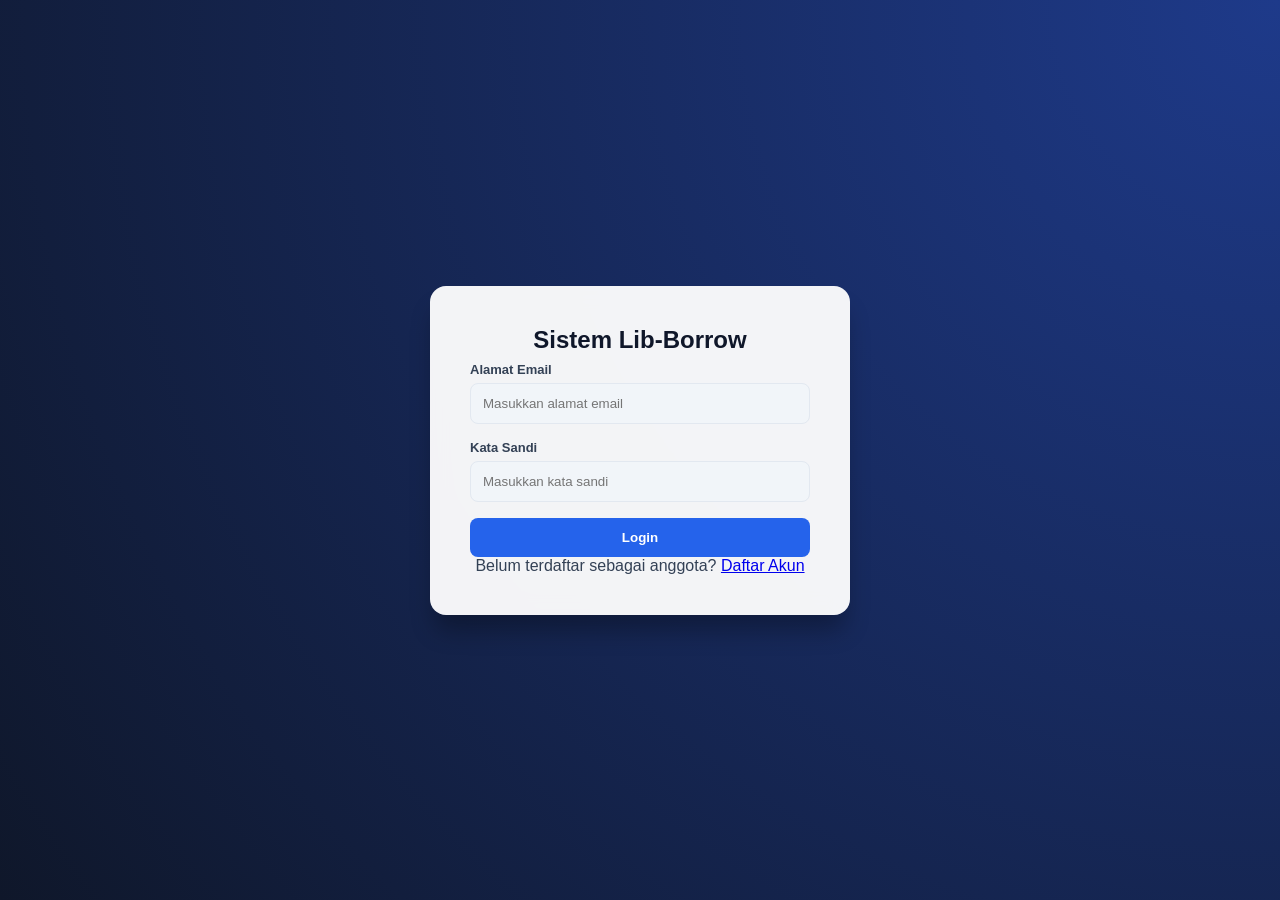
==== frontend/anggota.html @ 5eff5111 "Fix HTML encoding issues in anggota.html" ====
<!DOCTYPE html>
<html lang="id">
<head>
    <meta charset="UTF-8">
    <link rel="stylesheet" href="assets/css/style.css">
    <style>
        /* Desain Tambahan untuk Tombol Kontrol & Modal Form Manajemen Anggota */
        .admin-action-btn { margin-bottom: 15px; padding: 8px 16px; background: #3b82f6; color: white; border: none; border-radius: 6px; font-weight: 600; cursor: pointer; }
        .btn-edit { background: #eab308; color: white; border: none; padding: 6px 10px; border-radius: 4px; cursor: pointer; margin-right: 4px; font-weight: bold; }
        .btn-delete { background: #ef4444; color: white; border: none; padding: 6px 10px; border-radius: 4px; cursor: pointer; font-weight: bold; }
        
        /* Gaya Tampilan Modal Popup */
        .modal-crud { display: none; position: fixed; top:0; left:0; width:100%; height:100%; background:rgba(0,0,0,0.5); justify-content:center; align-items:center; z-index: 1000; }
        
        .modal-body { 
            background: white; 
            padding: 24px; 
            border-radius: 8px; 
            width: 90%;             /* Agar responsif di layar HP/lewat browser kecil */
            max-width: 460px;       /* 👈 SISI LEBAR: Ubah angka ini (misal dari 400px ke 460px) untuk melebarkan form */
            
            /* 👇 SISI TINGGI & ANTISIPASI OVERFLOW SCREEN */
            max-height: 85vh;       /* Batasi tinggi modal maksimal 85% dari tinggi layar browser */
            overflow-y: auto;       /* 👈 Otomatis memunculkan scrollbar vertikal yang rapi jika form melampaui batas layar */
            
            box-shadow: 0 4px 6px -1px rgba(0,0,0,0.1); 
        }

        .form-group { margin-bottom: 16px; }
        .form-group label { display:block; font-size:12px; margin-bottom:4px; font-weight:600; color: #475569;}
        .form-group input, .form-group select { width:100%; padding:8px; border:1px solid #cbd5e1; border-radius:4px; box-sizing: border-box; }
        .modal-actions { display:flex; justify-content:flex-end; gap:8px; margin-top:16px; }
    </style>
    <script>
        // Double Protection: Jika diakses langsung secara paksa tanpa role Admin
        if (localStorage.getItem("user_role") !== "Admin") {
            window.stop(); 
            document.innerHTML = "";
            window.location.href = "login.html"; 
        }
    </script>
</head>
<body>

    <button class="admin-action-btn" onclick="bukaModalAnggota()">+ Tambah Anggota Baru</button>

    <div class="table-responsive">
        <table>
            <thead>
                <tr>
                    <th>ID User</th>
                    <th>Nama Lengkap</th>
                    <th>Alamat Email</th>
                    <th>Username</th>
                    <th>Role</th>
                    <th>Status Akun</th>
                    <th>No. Anggota</th>
                    <th style="text-align: center; width: 150px;">Aksi</th>
                </tr>
            </thead>
            <tbody id="anggota-list"></tbody>
        </table>
    </div>

    <div id="modalAnggota" class="modal-crud">
        <div class="modal-body">
            <h3 id="modalTitle" style="margin-top:0; margin-bottom:16px;">Tambah Anggota</h3>
            <input type="hidden" id="userIdForm">
            
            <div class="form-group">
                <label>Nama Lengkap</label>
                <input type="text" id="namaLengkap" required>
            </div>
            <div class="form-group">
                <label>Alamat Email</label>
                <input type="email" id="email" required>
            </div>
            <div class="form-group">
                <label>Username</label>
                <input type="text" id="username" required>
            </div>
            <div class="form-group">
                <label>Role Otoritas</label>
                <select id="role">
                    <option value="Anggota">Anggota</option>
                    <option value="Admin">Admin</option>
                </select>
            </div>
            <div class="form-group">
                <label>No. Anggota (Isi '-' jika Admin)</label>
                <input type="text" id="noAnggota" placeholder="Kosongkan Saja">
            </div>
            
            <div class="form-group" id="passwordFormGroup">
                <label>Kata Sandi Awal</label>
                <input type="password" id="password" placeholder="Masukkan password awal">
            </div>
            
            <div class="modal-actions">
                <button onclick="tutupModalAnggota()" style="padding:6px 12px; background:#64748b; color:white; border:none; border-radius:4px; cursor:pointer;">Batal</button>
                <button onclick="simpanAnggota()" style="padding:6px 12px; background:#3b82f6; color:white; border:none; border-radius:4px; cursor:pointer;">Simpan Data</button>
            </div>
        </div>
    </div>

    <script>
        document.addEventListener("DOMContentLoaded", loadAnggota);

        async function loadAnggota() {
            const tbody = document.getElementById("anggota-list");
            try {
                const response = await fetch("https://other-paste-covering-satisfy.trycloudflare.com/api/users");
                const daftarAnggota = await response.json();

                tbody.innerHTML = "";

                if (daftarAnggota.length === 0) {
                    tbody.innerHTML = `<tr><td colspan="7" style="text-align:center;">Tidak ada data anggota perpustakaan.</td></tr>`;
                    return;
                }

                daftarAnggota.forEach(member => {
                    const row = document.createElement("tr");
                    
                    const badgeRole = member.role === "Admin" 
                        ? `<span class="badge badge-danger">Admin</span>`
                        : `<span class="badge badge-primary">Anggota</span>`;

                    const nomorAnggota = member.noAnggota ? member.noAnggota : '-';
                    const namaUser = member.namaLengkap ? member.namaLengkap : '-';

                    const namaEscaped = namaUser.replace(/'/g, "\\'");
                    const usernameEscaped = member.username ? member.username.replace(/'/g, "\\'") : '';

                    const tombolAksi = `
                        <button class="btn-edit" onclick="editAnggota(${member.id}, '${namaEscaped}', '${usernameEscaped}', '${member.email}', '${member.role}', '${nomorAnggota}')">Edit</button>
                        <button class="btn-delete" onclick="hapusAnggota(${member.id})">Hapus</button>
                    `;

                    row.innerHTML = `
                        <td>${member.id}</td>
                        <td><strong>${namaUser}</strong></td>
                        <td><code>${member.username || '-'}</code></td>
                        <td>${member.email}</td>
                        <td>${badgeRole}</td>
                        <td><span class="badge badge-success">Aktif</span></td>
                        <td>${nomorAnggota}</td>
                        <td style="text-align: center;">${tombolAksi}</td>
                    `;
                    tbody.appendChild(row);
                });
            } catch (error) {
                console.error("Gagal memuat data anggota:", error);
                tbody.innerHTML = `<tr><td colspan="7" style="text-align:center; color:red;">Gagal mengambil data dari server.</td></tr>`;
            }
        }

        /* ==================== LOGIKA OPERASI CRUD ANGGOTA ==================== */

        function bukaModalAnggota() {
            document.getElementById("modalTitle").innerText = "Tambah Anggota Baru";
            document.getElementById("userIdForm").value = "";
            document.getElementById("namaLengkap").value = "";
            document.getElementById("username").value = "";
            document.getElementById("email").value = "";
            document.getElementById("role").value = "Anggota";
            document.getElementById("noAnggota").value = "";
            
            // 👈 PERBAIKAN 2: Tampilkan field password dan buat wajib diisi (required) saat tambah baru
            document.getElementById("passwordFormGroup").style.display = "block";
            document.getElementById("password").value = "";
            document.getElementById("password").required = true;

            document.getElementById("modalAnggota").style.display = "flex";
        }

        function tutupModalAnggota() {
            document.getElementById("modalAnggota").style.display = "none";
        }

        function editAnggota(id, nama, email, role, noAnggota) {
            document.getElementById("modalTitle").innerText = "Edit Data Anggota";
            document.getElementById("userIdForm").value = id;
            document.getElementById("namaLengkap").value = nama;
            document.getElementById("username").value = username;
            document.getElementById("email").value = email;
            document.getElementById("role").value = role;
            document.getElementById("noAnggota").value = noAnggota === '-' ? '' : noAnggota;
            
            // 👈 PERBAIKAN 3: Sembunyikan field password saat edit data anggota lama
            document.getElementById("passwordFormGroup").style.display = "none";
            document.getElementById("password").value = "";
            document.getElementById("password").required = false;

            document.getElementById("modalAnggota").style.display = "flex";
        }

        async function simpanAnggota() {
            const id = document.getElementById("userIdForm").value;
            const passwordValue = document.getElementById("password").value;

            // Validasi client-side: Jika tambah baru, password tidak boleh kosong
            if (!id && !passwordValue) {
                alert("Kata sandi awal wajib diisi untuk anggota baru!");
                return;
            }

            const payload = {
                namaLengkap: document.getElementById("namaLengkap").value,
                username: document.getElementById("username").value,
                email: document.getElementById("email").value,
                role: document.getElementById("role").value,
                noAnggota: document.getElementById("noAnggota").value
            };

            // 👈 PERBAIKAN 4: Masukkan password ke payload HANYA jika ini pendaftaran baru (POST)
            if (!id) { 
                payload.password = passwordValue; 
            } else { 
                payload.id = parseInt(id); 
            }

            const url = id ? `https://other-paste-covering-satisfy.trycloudflare.com/api/users/${id}` : 'https://other-paste-covering-satisfy.trycloudflare.com/api/users/register';
            const method = id ? 'PUT' : 'POST';

            try {
                const response = await fetch(url, {
                    method: method,
                    headers: { 'Content-Type': 'application/json' },
                    body: JSON.stringify(payload)
                });

                if (response.ok) {
                    tutupModalAnggota();
                    loadAnggota();
                } else {
                    alert("Gagal menyimpan data anggota perpustakaan. Periksa log server.");
                }
            } catch (err) {
                console.error("Terjadi kesalahan sistem:", err);
            }
        }

        async function hapusAnggota(id) {
            if (confirm("Apakah Anda yakin ingin menghapus hak akses anggota ini?")) {
                try {
                    const response = await fetch(`https://other-paste-covering-satisfy.trycloudflare.com/api/users/${id}`, {
                        method: 'DELETE'
                    });

                    if (response.ok) {
                        loadAnggota();
                    } else {
                        alert("Gagal menghapus data anggota.");
                    }
                } catch (err) {
                    console.error(err);
                }
            }
        }
    </script>
</body>
</html>
---- frontend/assets/css/style.css ----
/* style.css */
* {
    margin: 0;
    padding: 0;
    box-sizing: border-box;
    font-family: 'Inter', -apple-system, BlinkMacSystemFont, sans-serif;
}

:root {
    --bg-app: #f8fafc;
    --bg-card: #ffffff;
    --primary: #2563eb;
    --primary-hover: #1d4ed8;
    --primary-light: #eff6ff;
    --dark-slate: #0f172a;
    --text-main: #334155;
    --text-muted: #64748b;
    --border: #e2e8f0;
    --danger: #ef4444;
    --danger-hover: #dc2626;
    --success: #10b981;
}

body {
    background-color: var(--bg-app);
    color: var(--text-main);
    padding: 20px;
}

/* Table Design */
.table-responsive {
    width: 100%;
    overflow-x: auto;
    background: var(--bg-card);
    border-radius: 12px;
    border: 1px solid var(--border);
    box-shadow: 0 1px 3px rgba(0,0,0,0.05);
    padding: 16px;
}

table {
    width: 100%;
    border-collapse: separate;
    border-spacing: 0;
}

th {
    background-color: #f8fafc;
    color: var(--text-muted);
    font-weight: 600;
    font-size: 13px;
    padding: 14px 16px;
    text-align: left;
    border-bottom: 1px solid var(--border);
}

td {
    padding: 14px 16px;
    font-size: 14px;
    color: var(--text-main);
    border-bottom: 1px solid var(--border);
}

tr:last-child td {
    border-bottom: none;
}

tr:hover td {
    background-color: #f8fafc;
}

/* Badges */
.badge {
    display: inline-block;
    padding: 4px 8px;
    border-radius: 6px;
    font-size: 12px;
    font-weight: 600;
}
.badge-success { background-color: #d1fae5; color: #059669; }
.badge-warning { background-color: #fef3c7; color: #d97706; }
.badge-danger { background-color: #fee2e2; color: #ef4444; }

/* Notification Box */
.notif-box {
    background: var(--bg-card);
    border: 2px dashed var(--border);
    padding: 40px 20px;
    border-radius: 12px;
    color: var(--text-muted);
    text-align: center;
}
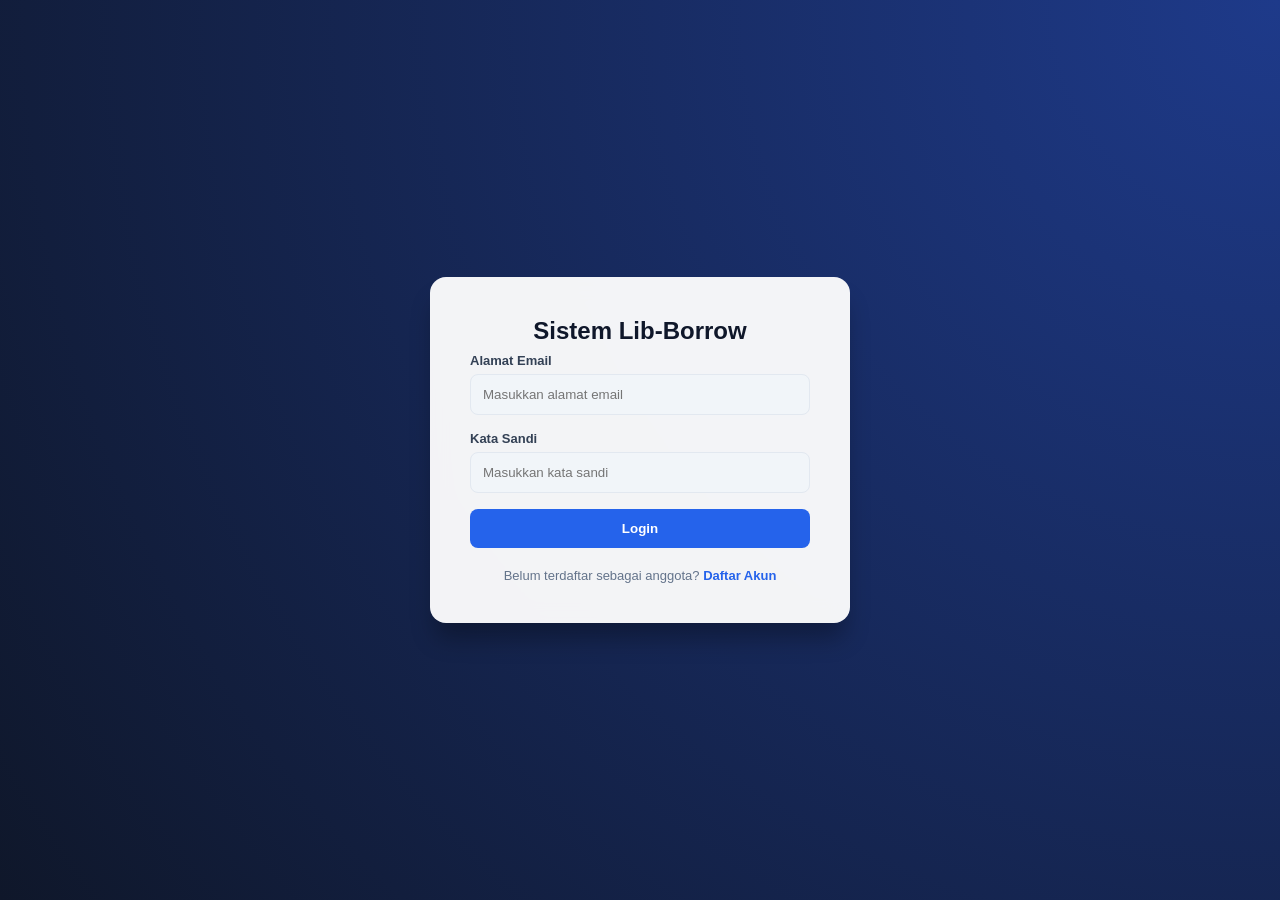
==== commit 336e9402: "Fix HTML encoding issues in anggota.html" ====
--- a/frontend/anggota.html
+++ b/frontend/anggota.html
@@ -109,7 +109,7 @@
         async function loadAnggota() {
             const tbody = document.getElementById("anggota-list");
             try {
-                const response = await fetch("https://other-paste-covering-satisfy.trycloudflare.com/api/users");
+                const response = await fetch("https://currencies-basic-ian-interventions.trycloudflare.com/api/users");
                 const daftarAnggota = await response.json();
 
                 tbody.innerHTML = "";
@@ -220,7 +220,7 @@
                 payload.id = parseInt(id); 
             }
 
-            const url = id ? `https://other-paste-covering-satisfy.trycloudflare.com/api/users/${id}` : 'https://other-paste-covering-satisfy.trycloudflare.com/api/users/register';
+            const url = id ? `https://currencies-basic-ian-interventions.trycloudflare.com/api/users/${id}` : 'https://other-paste-covering-satisfy.trycloudflare.com/api/users/register';
             const method = id ? 'PUT' : 'POST';
 
             try {
@@ -244,7 +244,7 @@
         async function hapusAnggota(id) {
             if (confirm("Apakah Anda yakin ingin menghapus hak akses anggota ini?")) {
                 try {
-                    const response = await fetch(`https://other-paste-covering-satisfy.trycloudflare.com/api/users/${id}`, {
+                    const response = await fetch(`https://currencies-basic-ian-interventions.trycloudflare.com/api/users/${id}`, {
                         method: 'DELETE'
                     });
 
